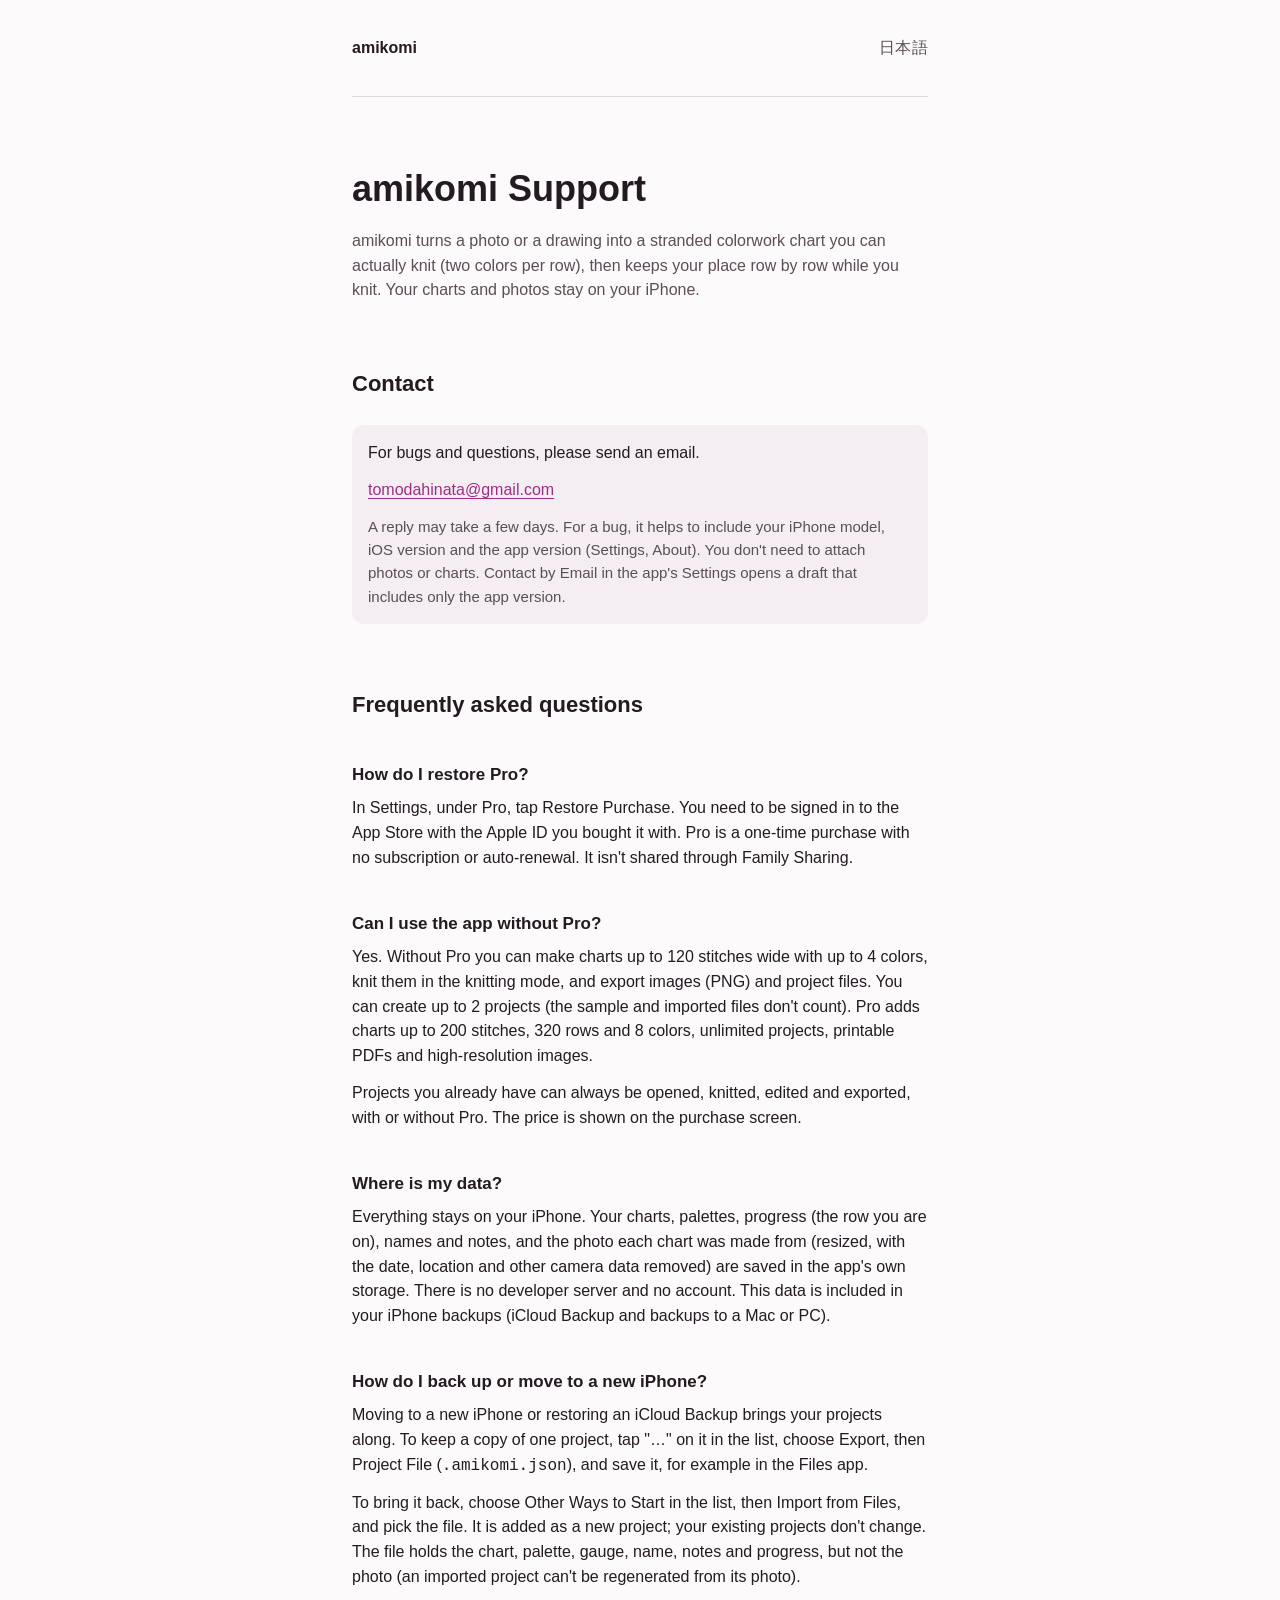
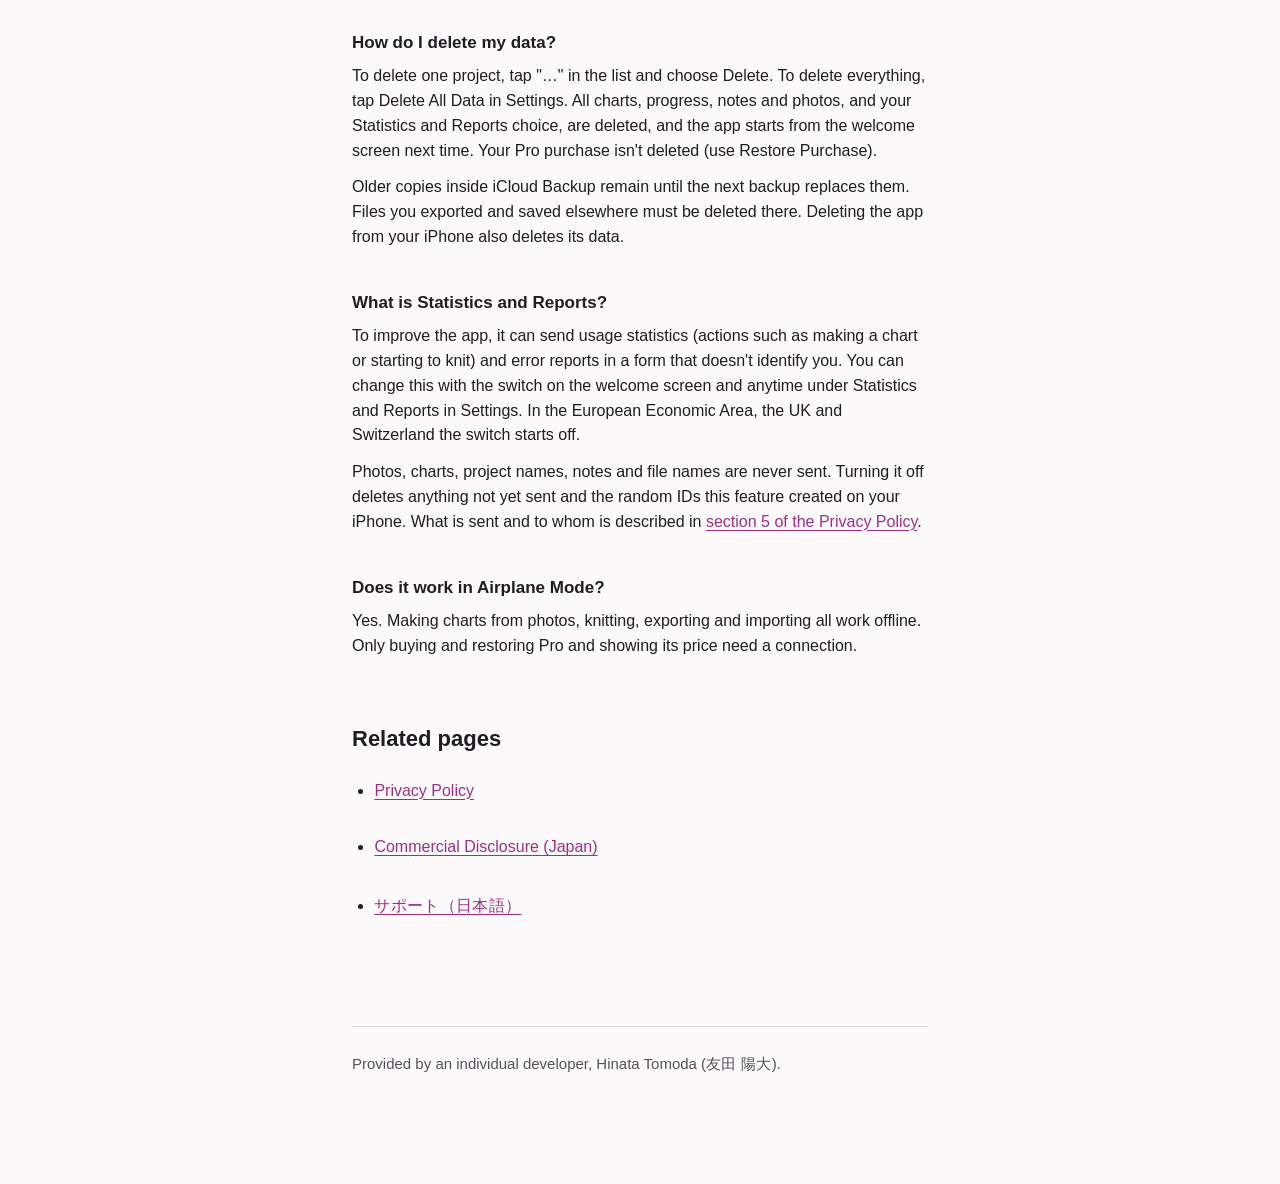
==== en/index.html @ 58208f9c "feat: あみこみのサポート・プライバシーポリシー・特定商取引法に基づく表記 Co-Authored-By: Claude Opus 5.5 <noreply@anthropic.com>" ====
<!doctype html>
<html lang="en">
<head>
<meta charset="utf-8">
<meta name="viewport" content="width=device-width, initial-scale=1">
<title>amikomi Support</title>
<meta name="description" content="Frequently asked questions and contact details for the iPhone app amikomi.">
<link rel="alternate" hreflang="ja" href="https://tomodahinata.github.io/amikomi-support/">
<link rel="alternate" hreflang="en" href="https://tomodahinata.github.io/amikomi-support/en/">
<link rel="stylesheet" href="../style.css">
</head>
<body>
<a class="skip" href="#main">Skip to content</a>
<div class="page">
<header>
<a class="home" href="./">amikomi</a>
<a href="../" hreflang="ja" lang="ja">日本語</a>
</header>
<main id="main">
<h1>amikomi Support</h1>
<p class="lead">amikomi turns a photo or a drawing into a stranded colorwork chart you can actually knit (two colors per row), then keeps your place row by row while you knit. Your charts and photos stay on your iPhone.</p>

<h2 id="contact">Contact</h2>
<div class="contact">
<p>For bugs and questions, please send an email.</p>
<p><a href="mailto:tomodahinata@gmail.com">tomodahinata@gmail.com</a></p>
<p class="meta">A reply may take a few days. For a bug, it helps to include your iPhone model, iOS version and the app version (Settings, About). You don't need to attach photos or charts. Contact by Email in the app's Settings opens a draft that includes only the app version.</p>
</div>

<h2 id="faq">Frequently asked questions</h2>

<h3 id="restore">How do I restore Pro?</h3>
<p>In Settings, under Pro, tap Restore Purchase. You need to be signed in to the App Store with the Apple ID you bought it with. Pro is a one-time purchase with no subscription or auto-renewal. It isn't shared through Family Sharing.</p>

<h3 id="free">Can I use the app without Pro?</h3>
<p>Yes. Without Pro you can make charts up to 120 stitches wide with up to 4 colors, knit them in the knitting mode, and export images (PNG) and project files. You can create up to 2 projects (the sample and imported files don't count). Pro adds charts up to 200 stitches, 320 rows and 8 colors, unlimited projects, printable PDFs and high-resolution images.</p>
<p>Projects you already have can always be opened, knitted, edited and exported, with or without Pro. The price is shown on the purchase screen.</p>

<h3 id="data">Where is my data?</h3>
<p>Everything stays on your iPhone. Your charts, palettes, progress (the row you are on), names and notes, and the photo each chart was made from (resized, with the date, location and other camera data removed) are saved in the app's own storage. There is no developer server and no account. This data is included in your iPhone backups (iCloud Backup and backups to a Mac or PC).</p>

<h3 id="backup">How do I back up or move to a new iPhone?</h3>
<p>Moving to a new iPhone or restoring an iCloud Backup brings your projects along. To keep a copy of one project, tap "…" on it in the list, choose Export, then Project File (<code>.amikomi.json</code>), and save it, for example in the Files app.</p>
<p>To bring it back, choose Other Ways to Start in the list, then Import from Files, and pick the file. It is added as a new project; your existing projects don't change. The file holds the chart, palette, gauge, name, notes and progress, but not the photo (an imported project can't be regenerated from its photo).</p>

<h3 id="delete">How do I delete my data?</h3>
<p>To delete one project, tap "…" in the list and choose Delete. To delete everything, tap Delete All Data in Settings. All charts, progress, notes and photos, and your Statistics and Reports choice, are deleted, and the app starts from the welcome screen next time. Your Pro purchase isn't deleted (use Restore Purchase).</p>
<p>Older copies inside iCloud Backup remain until the next backup replaces them. Files you exported and saved elsewhere must be deleted there. Deleting the app from your iPhone also deletes its data.</p>

<h3 id="telemetry">What is Statistics and Reports?</h3>
<p>To improve the app, it can send usage statistics (actions such as making a chart or starting to knit) and error reports in a form that doesn't identify you. You can change this with the switch on the welcome screen and anytime under Statistics and Reports in Settings. In the European Economic Area, the UK and Switzerland the switch starts off.</p>
<p>Photos, charts, project names, notes and file names are never sent. Turning it off deletes anything not yet sent and the random IDs this feature created on your iPhone. What is sent and to whom is described in <a href="privacy/#sending">section 5 of the Privacy Policy</a>.</p>

<h3 id="offline">Does it work in Airplane Mode?</h3>
<p>Yes. Making charts from photos, knitting, exporting and importing all work offline. Only buying and restoring Pro and showing its price need a connection.</p>

<h2 id="related">Related pages</h2>
<ul class="related">
<li><a href="privacy/">Privacy Policy</a></li>
<li><a href="tokushoho/">Commercial Disclosure (Japan)</a></li>
<li><a href="../" hreflang="ja" lang="ja">サポート（日本語）</a></li>
</ul>

<footer><p class="meta">Provided by an individual developer, Hinata Tomoda (<span lang="ja">友田 陽大</span>).</p></footer>
</main>
</div>
</body>
</html>
---- style.css ----
/* layout: archetype=Long Document · axis=left-biased · date=2026-10-15 */
/*
 * あみこみ サポートの共通の stylesheet。外部のフォント・画像・script は読み込まない（訪問者の情報を第三者に送らない）。
 * 色はアプリの主色（赤紫、色相 約 340°: amikomi の docs/DECISIONS.md DEC-035）から取り、16 進で書く。
 * scripts/check-site.mjs が、light と dark の両方で文字と背景の組が WCAG 2.2 AA（本文 4.5:1、線と枠 3:1）を満たすかを
 * この file の値から計算する。値を変えたら `node scripts/check-site.mjs` を走らせる。
 */
:root {
  color-scheme: light dark;
  --ink: #241a22;
  --ink-soft: #5c4d58;
  --ground: #fcfafb;
  --surface: #f4eef2;
  --line: #e2d8df;
  --accent: #9c2f84;
  --focus: #9c5a00;
}
@media (prefers-color-scheme: dark) {
  :root {
    --ink: #f3edf1;
    --ink-soft: #c9bcc5;
    --ground: #181216;
    --surface: #241c21;
    --line: #3d323a;
    --accent: #f2a2dc;
    --focus: #f0b54a;
  }
}

* { box-sizing: border-box; }
html, body { overflow-x: clip; }
body {
  margin: 0;
  background: var(--ground);
  color: var(--ink);
  font-family: "Hiragino Sans", "Hiragino Kaku Gothic ProN", "Yu Gothic", "Noto Sans JP", Meiryo, -apple-system, BlinkMacSystemFont, "Helvetica Neue", sans-serif;
  font-size: 1rem;
  font-weight: 400;
  line-height: 1.55;
  -webkit-text-size-adjust: 100%;
  text-size-adjust: 100%;
}
:lang(ja) { line-break: strict; word-break: normal; overflow-wrap: anywhere; line-height: 1.75; letter-spacing: 0.02em; }
:lang(ja) h1, :lang(ja) h2, :lang(ja) h3 { word-break: auto-phrase; line-height: 1.4; letter-spacing: 0; }
@supports (text-autospace: normal) { :lang(ja) { text-autospace: normal; } }

.skip { position: absolute; left: 16px; top: -48px; padding: 8px 12px; background: var(--ground); color: var(--ink); }
.skip:focus { top: 8px; }

.page { width: min(36em, 100% - 32px); margin: 0 auto; padding: 24px 0 96px; }
header { display: flex; flex-wrap: wrap; gap: 12px 24px; align-items: baseline; justify-content: space-between; padding-bottom: 24px; border-bottom: 1px solid var(--line); }
header a { color: var(--ink-soft); text-decoration: none; }
header a:hover { color: var(--ink); text-decoration: underline; }
.home { font-weight: 700; color: var(--ink); }

h1 { font-size: clamp(1.75rem, 1.5vw + 1.4rem, 2.25rem); font-weight: 700; margin: 64px 0 12px; }
h2 { font-size: 1.375rem; font-weight: 700; margin: 64px 0 12px; }
h3 { font-size: 1.0625rem; font-weight: 700; margin: 40px 0 8px; }
p, li { margin: 0 0 12px; }
ul { padding-left: 1.4em; margin: 0 0 12px; }
.lead { color: var(--ink-soft); }
.meta { color: var(--ink-soft); font-size: 0.9375rem; }
.summary { margin: 40px 0 0; padding: 16px 0 4px; border-top: 2px solid var(--accent); border-bottom: 1px solid var(--line); }
.summary li { margin-bottom: 8px; }
.contact { margin: 24px 0; padding: 16px; background: var(--surface); border-radius: 12px; }
.contact p:last-child { margin-bottom: 0; }

a { color: var(--accent); text-underline-offset: 0.2em; }
a:focus-visible, .skip:focus { outline: 3px solid var(--focus); outline-offset: 2px; }
/* 指で押す link は 44pt 以上の高さを取る（iOS の HIG）。 */
nav a, .related a, header a { display: inline-block; min-height: 44px; padding: 10px 0; }

table { width: 100%; border-collapse: collapse; margin: 0 0 24px; }
caption { text-align: left; font-weight: 700; padding: 0 0 8px; }
th, td { text-align: left; vertical-align: top; padding: 12px 8px 12px 0; border-bottom: 1px solid var(--line); }
th { width: 34%; font-weight: 700; }
@media (max-width: 480px) {
  th, td { display: block; width: 100%; padding: 8px 0; }
  th { border-bottom: 0; padding-bottom: 0; }
}

footer { margin-top: 96px; padding-top: 24px; border-top: 1px solid var(--line); }
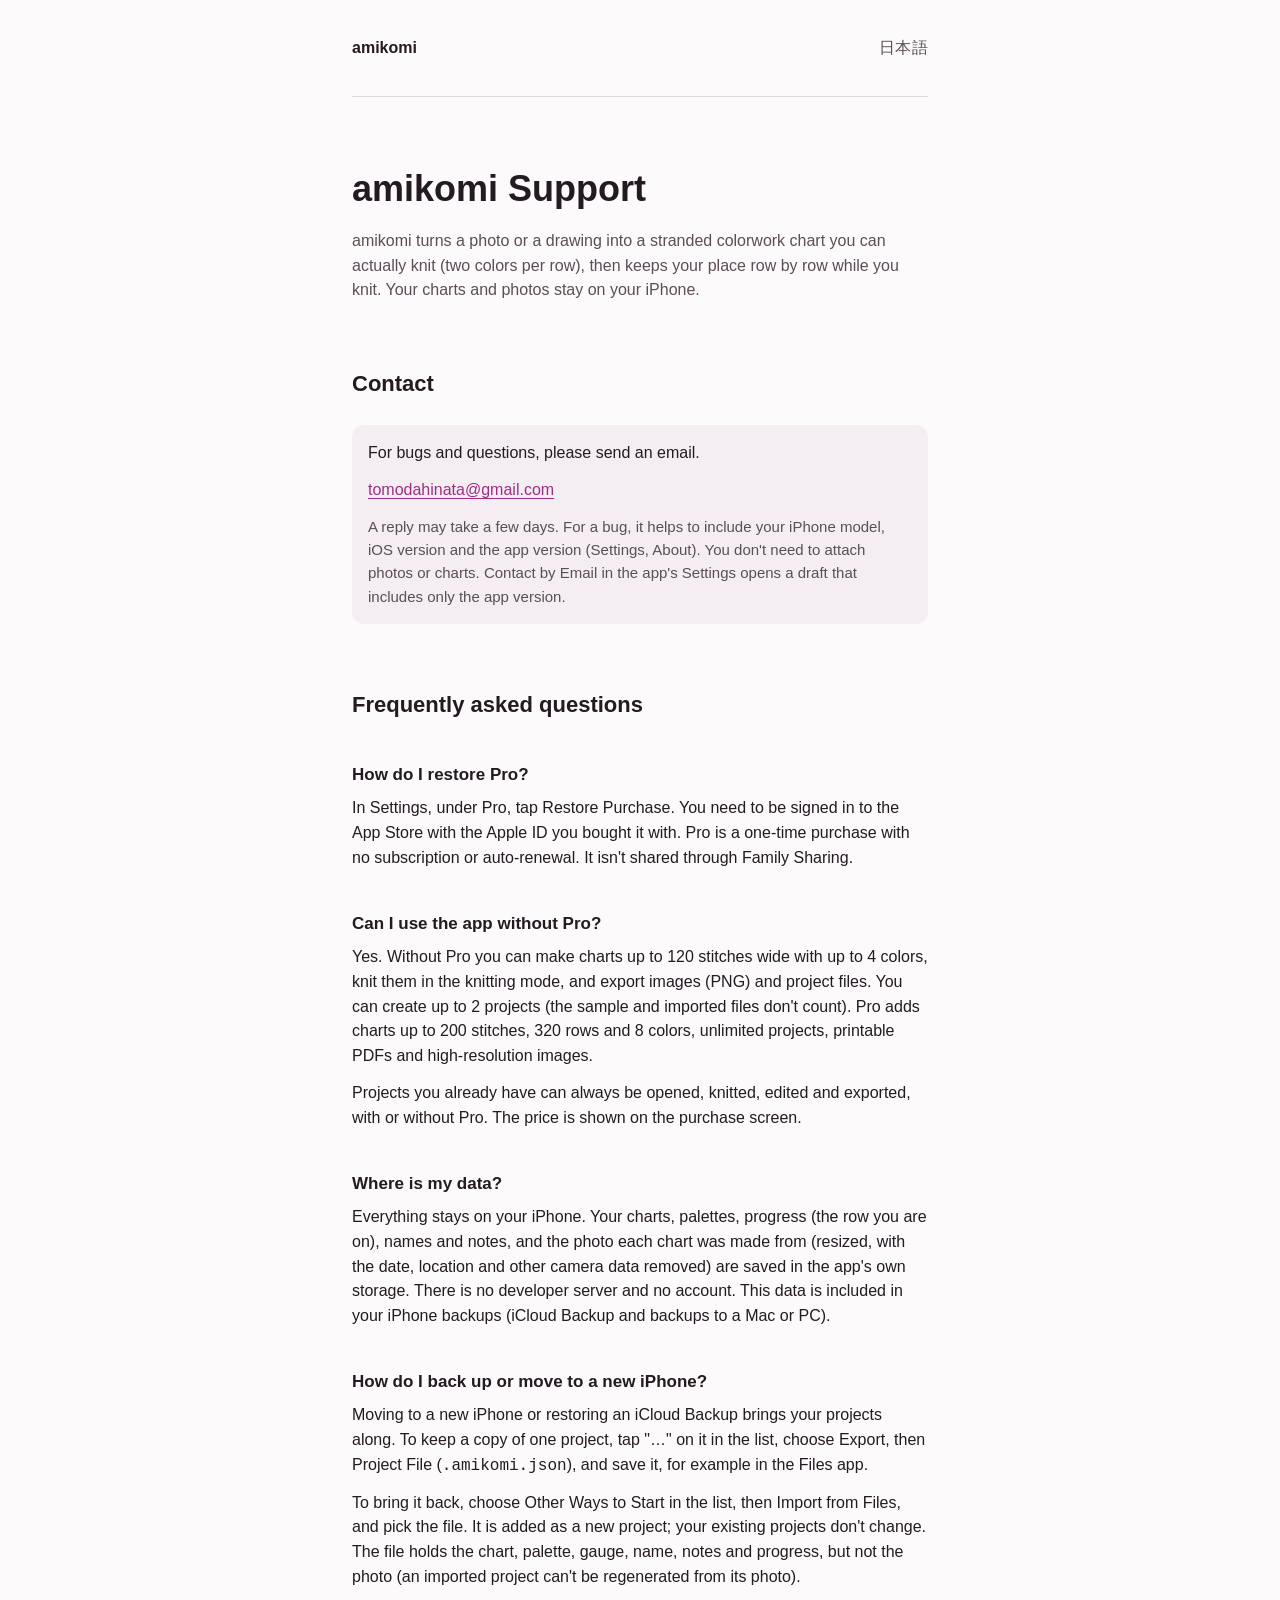
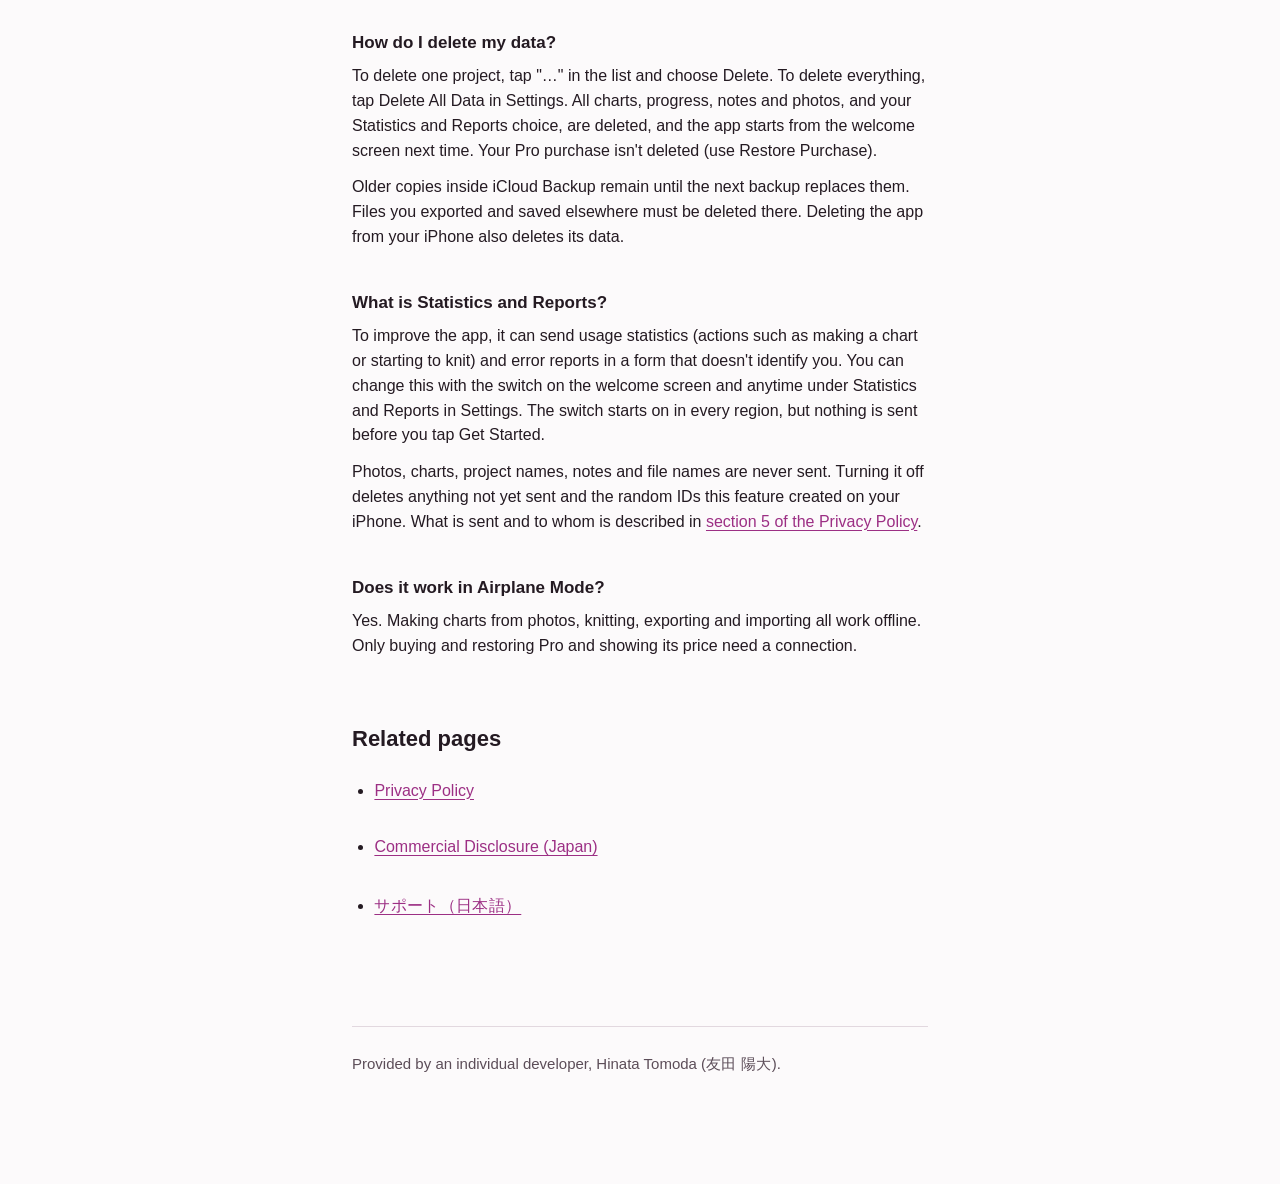
==== commit dbc0467b: "docs: 計測の同意のスイッチをすべての国で既定 ON にする（あみこみ DEC-060 の 3） 次の版の公開まで push しない（審査中の 1.0.0 は EEA・英国・スイスで既定 OFF）" ====
--- a/en/index.html
+++ b/en/index.html
@@ -48,7 +48,7 @@
 <p>Older copies inside iCloud Backup remain until the next backup replaces them. Files you exported and saved elsewhere must be deleted there. Deleting the app from your iPhone also deletes its data.</p>
 
 <h3 id="telemetry">What is Statistics and Reports?</h3>
-<p>To improve the app, it can send usage statistics (actions such as making a chart or starting to knit) and error reports in a form that doesn't identify you. You can change this with the switch on the welcome screen and anytime under Statistics and Reports in Settings. In the European Economic Area, the UK and Switzerland the switch starts off.</p>
+<p>To improve the app, it can send usage statistics (actions such as making a chart or starting to knit) and error reports in a form that doesn't identify you. You can change this with the switch on the welcome screen and anytime under Statistics and Reports in Settings. The switch starts on in every region, but nothing is sent before you tap Get Started.</p>
 <p>Photos, charts, project names, notes and file names are never sent. Turning it off deletes anything not yet sent and the random IDs this feature created on your iPhone. What is sent and to whom is described in <a href="privacy/#sending">section 5 of the Privacy Policy</a>.</p>
 
 <h3 id="offline">Does it work in Airplane Mode?</h3>
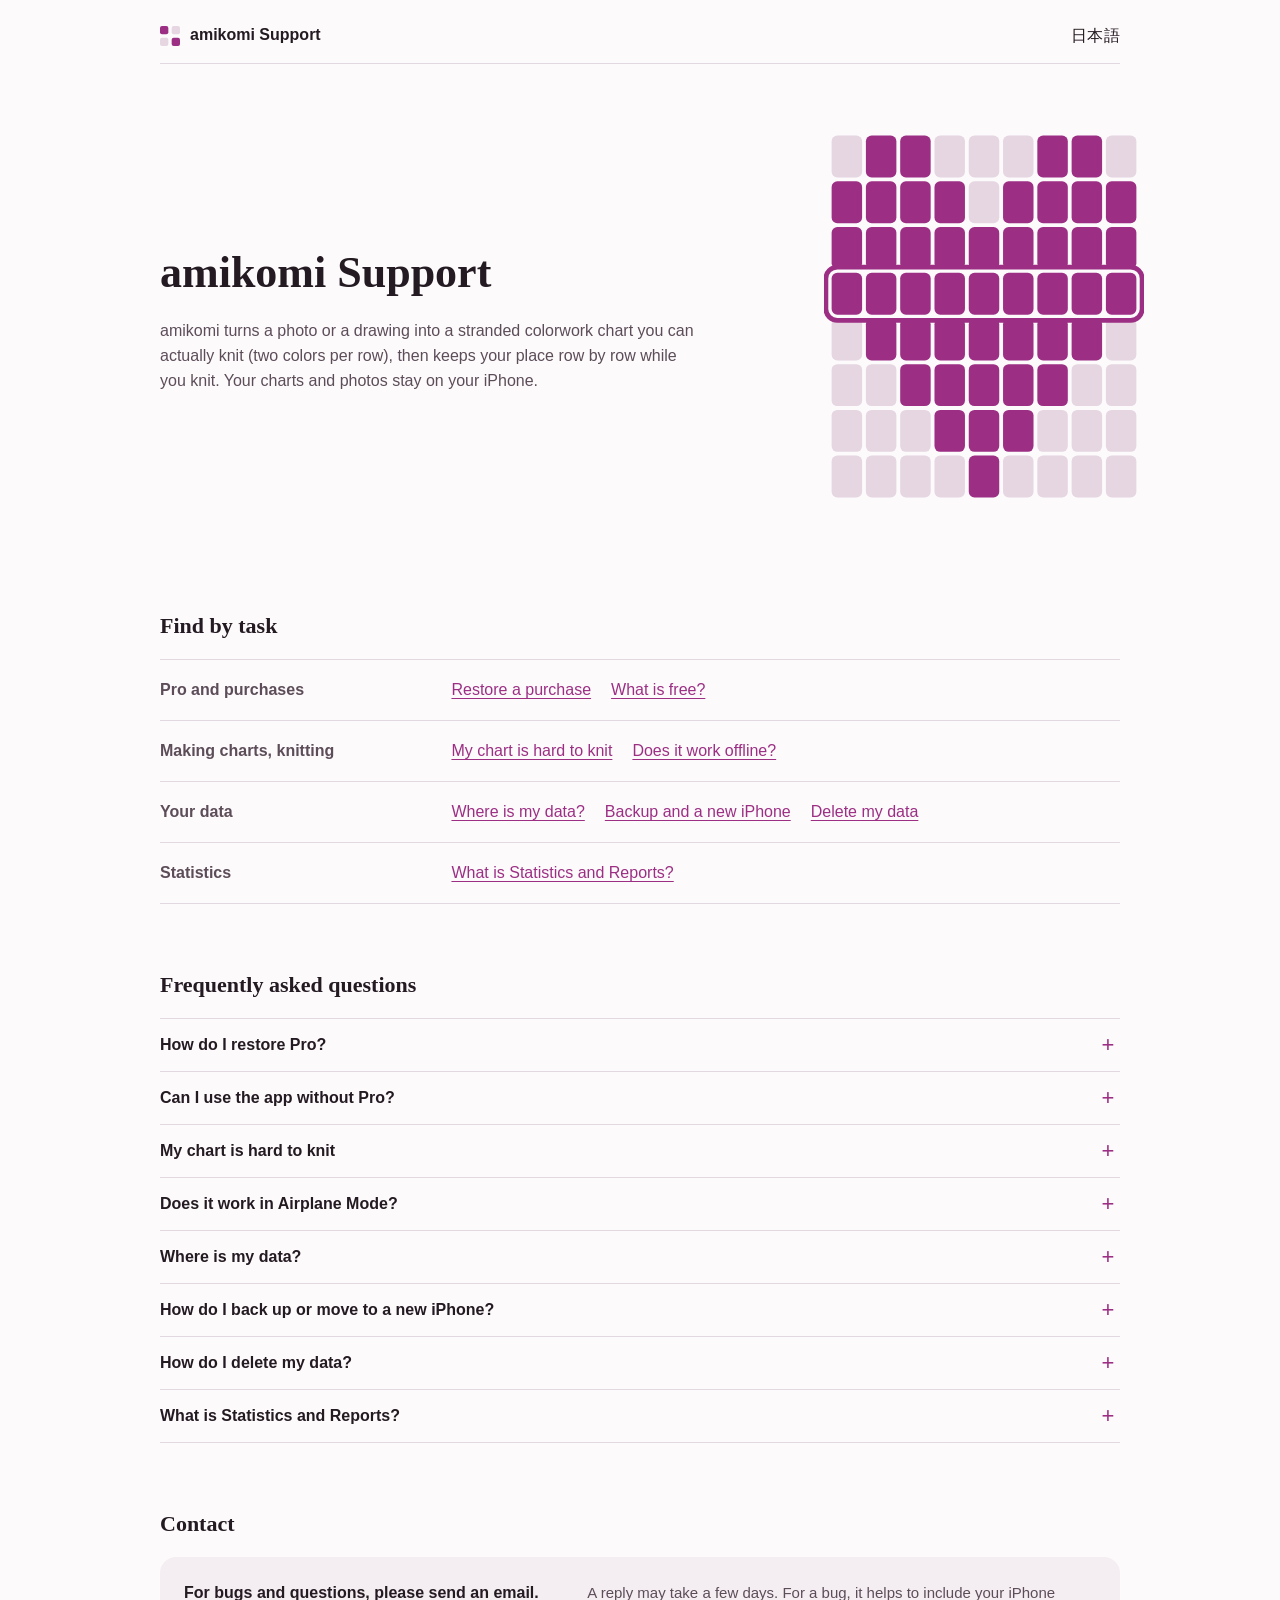
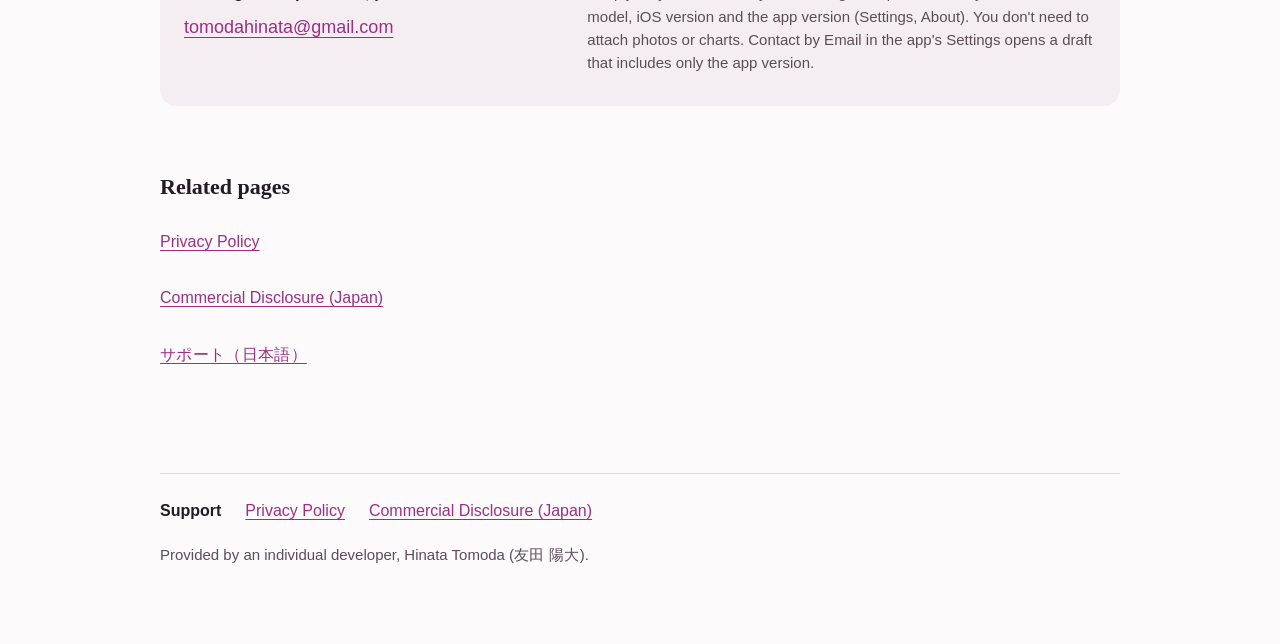
==== commit a0ffc64e: "feat: サポート site を用事の索引を先に出す構成に作り直す（骨格・CSS・特商法の見せ方を変更、プライバシーの本文は正本のまま） Co-Authored-By: Claude Sonnet " ====
--- a/en/index.html
+++ b/en/index.html
@@ -12,47 +12,90 @@
 <body>
 <a class="skip" href="#main">Skip to content</a>
 <div class="page">
-<header>
-<a class="home" href="./">amikomi</a>
-<a href="../" hreflang="ja" lang="ja">日本語</a>
+<header class="bar">
+<a class="brand" href="./"><svg class="mark" viewBox="0 0 12 12" aria-hidden="true" focusable="false"><rect class="c1" x="0" y="0" width="5" height="5" rx="1.2"/><rect class="c0" x="7" y="0" width="5" height="5" rx="1.2"/><rect class="c0" x="0" y="7" width="5" height="5" rx="1.2"/><rect class="c1" x="7" y="7" width="5" height="5" rx="1.2"/></svg><span>amikomi Support</span></a>
+<a class="lang" href="../" hreflang="ja" lang="ja">日本語</a>
 </header>
 <main id="main">
+<section class="hero">
+<div class="hero-text">
 <h1>amikomi Support</h1>
 <p class="lead">amikomi turns a photo or a drawing into a stranded colorwork chart you can actually knit (two colors per row), then keeps your place row by row while you knit. Your charts and photos stay on your iPhone.</p>
+</div>
+<svg class="chart" viewBox="-4 -4 168 198" aria-hidden="true" focusable="false"><rect class="c0" x="0" y="0" width="16" height="22" rx="3"/><rect class="c1" x="18" y="0" width="16" height="22" rx="3"/><rect class="c1" x="36" y="0" width="16" height="22" rx="3"/><rect class="c0" x="54" y="0" width="16" height="22" rx="3"/><rect class="c0" x="72" y="0" width="16" height="22" rx="3"/><rect class="c0" x="90" y="0" width="16" height="22" rx="3"/><rect class="c1" x="108" y="0" width="16" height="22" rx="3"/><rect class="c1" x="126" y="0" width="16" height="22" rx="3"/><rect class="c0" x="144" y="0" width="16" height="22" rx="3"/><rect class="c1" x="0" y="24" width="16" height="22" rx="3"/><rect class="c1" x="18" y="24" width="16" height="22" rx="3"/><rect class="c1" x="36" y="24" width="16" height="22" rx="3"/><rect class="c1" x="54" y="24" width="16" height="22" rx="3"/><rect class="c0" x="72" y="24" width="16" height="22" rx="3"/><rect class="c1" x="90" y="24" width="16" height="22" rx="3"/><rect class="c1" x="108" y="24" width="16" height="22" rx="3"/><rect class="c1" x="126" y="24" width="16" height="22" rx="3"/><rect class="c1" x="144" y="24" width="16" height="22" rx="3"/><rect class="c1" x="0" y="48" width="16" height="22" rx="3"/><rect class="c1" x="18" y="48" width="16" height="22" rx="3"/><rect class="c1" x="36" y="48" width="16" height="22" rx="3"/><rect class="c1" x="54" y="48" width="16" height="22" rx="3"/><rect class="c1" x="72" y="48" width="16" height="22" rx="3"/><rect class="c1" x="90" y="48" width="16" height="22" rx="3"/><rect class="c1" x="108" y="48" width="16" height="22" rx="3"/><rect class="c1" x="126" y="48" width="16" height="22" rx="3"/><rect class="c1" x="144" y="48" width="16" height="22" rx="3"/><rect class="c1" x="0" y="72" width="16" height="22" rx="3"/><rect class="c1" x="18" y="72" width="16" height="22" rx="3"/><rect class="c1" x="36" y="72" width="16" height="22" rx="3"/><rect class="c1" x="54" y="72" width="16" height="22" rx="3"/><rect class="c1" x="72" y="72" width="16" height="22" rx="3"/><rect class="c1" x="90" y="72" width="16" height="22" rx="3"/><rect class="c1" x="108" y="72" width="16" height="22" rx="3"/><rect class="c1" x="126" y="72" width="16" height="22" rx="3"/><rect class="c1" x="144" y="72" width="16" height="22" rx="3"/><rect class="c0" x="0" y="96" width="16" height="22" rx="3"/><rect class="c1" x="18" y="96" width="16" height="22" rx="3"/><rect class="c1" x="36" y="96" width="16" height="22" rx="3"/><rect class="c1" x="54" y="96" width="16" height="22" rx="3"/><rect class="c1" x="72" y="96" width="16" height="22" rx="3"/><rect class="c1" x="90" y="96" width="16" height="22" rx="3"/><rect class="c1" x="108" y="96" width="16" height="22" rx="3"/><rect class="c1" x="126" y="96" width="16" height="22" rx="3"/><rect class="c0" x="144" y="96" width="16" height="22" rx="3"/><rect class="c0" x="0" y="120" width="16" height="22" rx="3"/><rect class="c0" x="18" y="120" width="16" height="22" rx="3"/><rect class="c1" x="36" y="120" width="16" height="22" rx="3"/><rect class="c1" x="54" y="120" width="16" height="22" rx="3"/><rect class="c1" x="72" y="120" width="16" height="22" rx="3"/><rect class="c1" x="90" y="120" width="16" height="22" rx="3"/><rect class="c1" x="108" y="120" width="16" height="22" rx="3"/><rect class="c0" x="126" y="120" width="16" height="22" rx="3"/><rect class="c0" x="144" y="120" width="16" height="22" rx="3"/><rect class="c0" x="0" y="144" width="16" height="22" rx="3"/><rect class="c0" x="18" y="144" width="16" height="22" rx="3"/><rect class="c0" x="36" y="144" width="16" height="22" rx="3"/><rect class="c1" x="54" y="144" width="16" height="22" rx="3"/><rect class="c1" x="72" y="144" width="16" height="22" rx="3"/><rect class="c1" x="90" y="144" width="16" height="22" rx="3"/><rect class="c0" x="108" y="144" width="16" height="22" rx="3"/><rect class="c0" x="126" y="144" width="16" height="22" rx="3"/><rect class="c0" x="144" y="144" width="16" height="22" rx="3"/><rect class="c0" x="0" y="168" width="16" height="22" rx="3"/><rect class="c0" x="18" y="168" width="16" height="22" rx="3"/><rect class="c0" x="36" y="168" width="16" height="22" rx="3"/><rect class="c0" x="54" y="168" width="16" height="22" rx="3"/><rect class="c1" x="72" y="168" width="16" height="22" rx="3"/><rect class="c0" x="90" y="168" width="16" height="22" rx="3"/><rect class="c0" x="108" y="168" width="16" height="22" rx="3"/><rect class="c0" x="126" y="168" width="16" height="22" rx="3"/><rect class="c0" x="144" y="168" width="16" height="22" rx="3"/><rect class="now" x="-3" y="69" width="166" height="28" rx="6"/></svg>
+</section>
+
+<h2 id="topics">Find by task</h2>
+<dl class="topics">
+<div class="row"><dt>Pro and purchases</dt><dd><ul><li><a href="#restore">Restore a purchase</a></li><li><a href="#free">What is free?</a></li></ul></dd></div>
+<div class="row"><dt>Making charts, knitting</dt><dd><ul><li><a href="#knittable">My chart is hard to knit</a></li><li><a href="#offline">Does it work offline?</a></li></ul></dd></div>
+<div class="row"><dt>Your data</dt><dd><ul><li><a href="#data">Where is my data?</a></li><li><a href="#backup">Backup and a new iPhone</a></li><li><a href="#delete">Delete my data</a></li></ul></dd></div>
+<div class="row"><dt>Statistics</dt><dd><ul><li><a href="#telemetry">What is Statistics and Reports?</a></li></ul></dd></div>
+</dl>
+
+<h2 id="faq">Frequently asked questions</h2>
+<details id="restore">
+<summary>How do I restore Pro?</summary>
+<div class="answer">
+<p>In Settings, under Pro, tap Restore Purchase. You need to be signed in to the App Store with the Apple ID you bought it with. Pro is a one-time purchase with no subscription or auto-renewal. It isn't shared through Family Sharing.</p>
+</div>
+</details>
+<details id="free">
+<summary>Can I use the app without Pro?</summary>
+<div class="answer">
+<p>Yes. Without Pro you can make charts up to 120 stitches wide with up to 4 colors, knit them in the knitting mode, and export images (PNG) and project files. You can create up to 2 projects (the sample and imported files don't count). Pro adds charts up to 200 stitches, 320 rows and 8 colors, unlimited projects, printable PDFs and high-resolution images.</p>
+<p>Projects you already have can always be opened, knitted, edited and exported, with or without Pro. The price is shown on the purchase screen.</p>
+</div>
+</details>
+<details id="knittable">
+<summary>My chart is hard to knit</summary>
+<div class="answer">
+<p>Some photos give rows with too many colors, long floats, or a single stitch of a color sitting alone. Tap Easier to Knit on the chart screen to reduce long floats and lone stitches while keeping your color limit per row. You can compare the result with the original side by side.</p>
+<p>The Knittability Check lists what to look at and what to do next. Show as Knitted draws the chart as knit stitches at your own gauge.</p>
+</div>
+</details>
+<details id="offline">
+<summary>Does it work in Airplane Mode?</summary>
+<div class="answer">
+<p>Yes. Making charts from photos, knitting, exporting and importing all work offline. Only buying and restoring Pro and showing its price need a connection.</p>
+</div>
+</details>
+<details id="data">
+<summary>Where is my data?</summary>
+<div class="answer">
+<p>Everything stays on your iPhone. Your charts, palettes, progress (the row you are on), names and notes, and the photo each chart was made from (resized, with the date, location and other camera data removed) are saved in the app's own storage. There is no developer server and no account. This data is included in your iPhone backups (iCloud Backup and backups to a Mac or PC).</p>
+</div>
+</details>
+<details id="backup">
+<summary>How do I back up or move to a new iPhone?</summary>
+<div class="answer">
+<p>Moving to a new iPhone or restoring an iCloud Backup brings your projects along. To keep a copy of one project, tap "…" on it in the list, choose Export, then Project File (<code>.amikomi.json</code>), and save it, for example in the Files app.</p>
+<p>To bring it back, choose Other Ways to Start in the list, then Import from Files, and pick the file. It is added as a new project; your existing projects don't change. The file holds the chart, palette, gauge, name, notes and progress, but not the photo (an imported project can't be regenerated from its photo).</p>
+</div>
+</details>
+<details id="delete">
+<summary>How do I delete my data?</summary>
+<div class="answer">
+<p>To delete one project, tap "…" in the list and choose Delete. To delete everything, tap Delete All Data in Settings. All charts, progress, notes and photos, and your Statistics and Reports choice, are deleted, and the app starts from the welcome screen next time. Your Pro purchase isn't deleted (use Restore Purchase).</p>
+<p>Older copies inside iCloud Backup remain until the next backup replaces them. Files you exported and saved elsewhere must be deleted there. Deleting the app from your iPhone also deletes its data.</p>
+</div>
+</details>
+<details id="telemetry">
+<summary>What is Statistics and Reports?</summary>
+<div class="answer">
+<p>To improve the app, it can send usage statistics (actions such as making a chart or starting to knit) and error reports in a form that doesn't identify you. You can change this with the switch on the welcome screen and anytime under Statistics and Reports in Settings. The switch starts on in every region, but nothing is sent before you tap Get Started.</p>
+<p>Photos, charts, project names, notes and file names are never sent. Turning it off deletes anything not yet sent and the random IDs this feature created on your iPhone. What is sent and to whom is described in <a href="privacy/#sending">section 5 of the Privacy Policy</a>.</p>
+</div>
+</details>
 
 <h2 id="contact">Contact</h2>
 <div class="contact">
-<p>For bugs and questions, please send an email.</p>
-<p><a href="mailto:tomodahinata@gmail.com">tomodahinata@gmail.com</a></p>
+<div>
+<p class="ask">For bugs and questions, please send an email.</p>
+<p class="mail"><a href="mailto:tomodahinata@gmail.com">tomodahinata@gmail.com</a></p>
+</div>
 <p class="meta">A reply may take a few days. For a bug, it helps to include your iPhone model, iOS version and the app version (Settings, About). You don't need to attach photos or charts. Contact by Email in the app's Settings opens a draft that includes only the app version.</p>
 </div>
-
-<h2 id="faq">Frequently asked questions</h2>
-
-<h3 id="restore">How do I restore Pro?</h3>
-<p>In Settings, under Pro, tap Restore Purchase. You need to be signed in to the App Store with the Apple ID you bought it with. Pro is a one-time purchase with no subscription or auto-renewal. It isn't shared through Family Sharing.</p>
-
-<h3 id="free">Can I use the app without Pro?</h3>
-<p>Yes. Without Pro you can make charts up to 120 stitches wide with up to 4 colors, knit them in the knitting mode, and export images (PNG) and project files. You can create up to 2 projects (the sample and imported files don't count). Pro adds charts up to 200 stitches, 320 rows and 8 colors, unlimited projects, printable PDFs and high-resolution images.</p>
-<p>Projects you already have can always be opened, knitted, edited and exported, with or without Pro. The price is shown on the purchase screen.</p>
-
-<h3 id="data">Where is my data?</h3>
-<p>Everything stays on your iPhone. Your charts, palettes, progress (the row you are on), names and notes, and the photo each chart was made from (resized, with the date, location and other camera data removed) are saved in the app's own storage. There is no developer server and no account. This data is included in your iPhone backups (iCloud Backup and backups to a Mac or PC).</p>
-
-<h3 id="backup">How do I back up or move to a new iPhone?</h3>
-<p>Moving to a new iPhone or restoring an iCloud Backup brings your projects along. To keep a copy of one project, tap "…" on it in the list, choose Export, then Project File (<code>.amikomi.json</code>), and save it, for example in the Files app.</p>
-<p>To bring it back, choose Other Ways to Start in the list, then Import from Files, and pick the file. It is added as a new project; your existing projects don't change. The file holds the chart, palette, gauge, name, notes and progress, but not the photo (an imported project can't be regenerated from its photo).</p>
-
-<h3 id="delete">How do I delete my data?</h3>
-<p>To delete one project, tap "…" in the list and choose Delete. To delete everything, tap Delete All Data in Settings. All charts, progress, notes and photos, and your Statistics and Reports choice, are deleted, and the app starts from the welcome screen next time. Your Pro purchase isn't deleted (use Restore Purchase).</p>
-<p>Older copies inside iCloud Backup remain until the next backup replaces them. Files you exported and saved elsewhere must be deleted there. Deleting the app from your iPhone also deletes its data.</p>
-
-<h3 id="telemetry">What is Statistics and Reports?</h3>
-<p>To improve the app, it can send usage statistics (actions such as making a chart or starting to knit) and error reports in a form that doesn't identify you. You can change this with the switch on the welcome screen and anytime under Statistics and Reports in Settings. The switch starts on in every region, but nothing is sent before you tap Get Started.</p>
-<p>Photos, charts, project names, notes and file names are never sent. Turning it off deletes anything not yet sent and the random IDs this feature created on your iPhone. What is sent and to whom is described in <a href="privacy/#sending">section 5 of the Privacy Policy</a>.</p>
-
-<h3 id="offline">Does it work in Airplane Mode?</h3>
-<p>Yes. Making charts from photos, knitting, exporting and importing all work offline. Only buying and restoring Pro and showing its price need a connection.</p>
 
 <h2 id="related">Related pages</h2>
 <ul class="related">
@@ -60,9 +103,11 @@
 <li><a href="tokushoho/">Commercial Disclosure (Japan)</a></li>
 <li><a href="../" hreflang="ja" lang="ja">サポート（日本語）</a></li>
 </ul>
-
-<footer><p class="meta">Provided by an individual developer, Hinata Tomoda (<span lang="ja">友田 陽大</span>).</p></footer>
 </main>
+<footer class="foot">
+<ul><li><a href="./" aria-current="page">Support</a></li><li><a href="privacy/">Privacy Policy</a></li><li><a href="tokushoho/">Commercial Disclosure (Japan)</a></li></ul>
+<p class="meta">Provided by an individual developer, Hinata Tomoda (<span lang="ja">友田 陽大</span>).</p>
+</footer>
 </div>
 </body>
 </html>
--- a/style.css
+++ b/style.css
@@ -1,9 +1,10 @@
-/* layout: archetype=Long Document · axis=left-biased · date=2026-10-15 */
+/* layout: archetype=Index-First · axis=top-heavy · date=2026-10-28 */
 /*
  * あみこみ サポートの共通の stylesheet。外部のフォント・画像・script は読み込まない（訪問者の情報を第三者に送らない）。
  * 色はアプリの主色（赤紫、色相 約 340°: amikomi の docs/DECISIONS.md DEC-035）から取り、16 進で書く。
  * scripts/check-site.mjs が、light と dark の両方で文字と背景の組が WCAG 2.2 AA（本文 4.5:1、線と枠 3:1）を満たすかを
- * この file の値から計算する。値を変えたら `node scripts/check-site.mjs` を走らせる。
+ * この file の :root の値から計算する。値を変えたら `node scripts/check-site.mjs` を走らせる。
+ * 図案の SVG（.chart）は飾り。編み目は幅:高さ = 18:24 の縦長（編み目は正方形ではない）。
  */
 :root {
   color-scheme: light dark;
@@ -14,6 +15,7 @@
   --line: #e2d8df;
   --accent: #9c2f84;
   --focus: #9c5a00;
+  --cell-b: #e6d6e1;
 }
 @media (prefers-color-scheme: dark) {
   :root {
@@ -24,6 +26,7 @@
     --line: #3d323a;
     --accent: #f2a2dc;
     --focus: #f0b54a;
+    --cell-b: #3a2d37;
   }
 }
 
@@ -44,39 +47,106 @@
 :lang(ja) h1, :lang(ja) h2, :lang(ja) h3 { word-break: auto-phrase; line-height: 1.4; letter-spacing: 0; }
 @supports (text-autospace: normal) { :lang(ja) { text-autospace: normal; } }
 
+h1, h2 { font-family: "Hiragino Mincho ProN", "Yu Mincho", "Noto Serif JP", "Iowan Old Style", Georgia, serif; font-weight: 700; }
+
 .skip { position: absolute; left: 16px; top: -48px; padding: 8px 12px; background: var(--ground); color: var(--ink); }
 .skip:focus { top: 8px; }
 
-.page { width: min(36em, 100% - 32px); margin: 0 auto; padding: 24px 0 96px; }
-header { display: flex; flex-wrap: wrap; gap: 12px 24px; align-items: baseline; justify-content: space-between; padding-bottom: 24px; border-bottom: 1px solid var(--line); }
-header a { color: var(--ink-soft); text-decoration: none; }
-header a:hover { color: var(--ink); text-decoration: underline; }
-.home { font-weight: 700; color: var(--ink); }
+.page { width: min(60rem, 100% - 32px); margin: 0 auto; padding: 8px 0 64px; }
+main { display: block; }
 
-h1 { font-size: clamp(1.75rem, 1.5vw + 1.4rem, 2.25rem); font-weight: 700; margin: 64px 0 12px; }
-h2 { font-size: 1.375rem; font-weight: 700; margin: 64px 0 12px; }
-h3 { font-size: 1.0625rem; font-weight: 700; margin: 40px 0 8px; }
+/* 上の帯: 戻る先と言語。指で押す link は 44pt 以上（iOS の HIG）。 */
+.bar { display: flex; align-items: center; justify-content: space-between; gap: 16px; min-height: 56px; border-bottom: 1px solid var(--line); }
+.bar a { display: inline-flex; align-items: center; min-height: 44px; color: var(--ink); text-decoration: none; }
+.brand { gap: 10px; font-weight: 700; }
+.brand:hover span, .lang:hover { text-decoration: underline; }
+.lang { color: var(--ink-soft); padding-left: 8px; }
+.mark { width: 20px; height: 20px; flex: none; }
+.mark .c1, .chart .c1 { fill: var(--accent); }
+.mark .c0, .chart .c0 { fill: var(--cell-b); }
+
+/* 先頭: 左に題と説明、右に図案。図案は右の余白へ少しはみ出す。 */
+.hero { display: grid; grid-template-columns: minmax(0, 1fr); gap: 24px; align-items: center; padding: 40px 0 24px; }
+.chart { width: min(14rem, 62%); height: auto; justify-self: start; }
+.chart .now { fill: none; stroke: var(--accent); stroke-width: 2.5; }
+h1 { font-size: clamp(1.875rem, 2.2vw + 1.4rem, 2.75rem); margin: 0 0 12px; }
+.lead { margin: 0; color: var(--ink-soft); }
+@media (min-width: 768px) {
+  .hero { grid-template-columns: minmax(0, 7fr) minmax(0, 5fr); gap: 40px; padding: 64px 0 40px; }
+  .chart { width: 100%; max-width: 20rem; justify-self: end; margin-right: -24px; }
+  :lang(ja) .lead { max-width: 30em; }
+  .lead { max-width: 34em; }
+}
+
+h2 { font-size: 1.375rem; margin: 64px 0 16px; }
 p, li { margin: 0 0 12px; }
-ul { padding-left: 1.4em; margin: 0 0 12px; }
-.lead { color: var(--ink-soft); }
+ul, ol { padding-left: 1.4em; margin: 0 0 12px; }
 .meta { color: var(--ink-soft); font-size: 0.9375rem; }
-.summary { margin: 40px 0 0; padding: 16px 0 4px; border-top: 2px solid var(--accent); border-bottom: 1px solid var(--line); }
-.summary li { margin-bottom: 8px; }
-.contact { margin: 24px 0; padding: 16px; background: var(--surface); border-radius: 12px; }
-.contact p:last-child { margin-bottom: 0; }
+
+/* 用事の索引: 左に分類、右に質問への link（台帳）。狭い画面では分類が上、link が下。 */
+.topics { margin: 0; border-top: 1px solid var(--line); }
+.topics .row { display: grid; grid-template-columns: minmax(0, 1fr); gap: 4px 24px; padding: 16px 0 4px; border-bottom: 1px solid var(--line); }
+.topics dt { font-weight: 700; color: var(--ink-soft); }
+.topics dd { margin: 0; }
+.topics ul { list-style: none; padding: 0; margin: 0; display: flex; flex-wrap: wrap; gap: 0 20px; }
+.topics li { margin: 0; }
+.topics a { display: inline-flex; align-items: center; min-height: 44px; }
+@media (min-width: 768px) {
+  .topics .row { grid-template-columns: minmax(0, 2fr) minmax(0, 5fr); padding: 8px 0; }
+  .topics dt { align-self: center; }
+}
+
+/* よくある質問: 1 つずつ開く。狭い画面で長い文を先に見せない。 */
+details { border-bottom: 1px solid var(--line); }
+details:first-of-type { border-top: 1px solid var(--line); }
+summary { display: flex; align-items: center; justify-content: space-between; gap: 16px; min-height: 52px; padding: 8px 0; font-weight: 700; cursor: pointer; list-style: none; }
+summary::-webkit-details-marker { display: none; }
+summary::after { content: "+"; flex: none; width: 24px; text-align: center; font-size: 1.375rem; font-weight: 400; color: var(--accent); }
+details[open] > summary::after { content: "\2212"; }
+summary:focus-visible { outline: 3px solid var(--focus); outline-offset: 2px; }
+.answer { padding: 0 0 12px; }
+.answer p { max-width: 38em; }
+details:target { background: var(--surface); }
+.toc { margin: 24px 0 0; border-top: 1px solid var(--line); }
+.toc ol { columns: 1; padding-left: 1.8em; }
+@media (min-width: 768px) { .toc ol { columns: 2; column-gap: 40px; } }
+.toc li { break-inside: avoid; }
+
+/* 問い合わせ: 左にメール、右に補足。 */
+.contact { display: grid; grid-template-columns: minmax(0, 1fr); gap: 8px 40px; padding: 24px 16px; background: var(--surface); border-radius: 16px; }
+.contact p { margin: 0 0 8px; }
+.ask { font-weight: 700; }
+.mail { font-size: 1.125rem; overflow-wrap: anywhere; }
+@media (min-width: 768px) { .contact { grid-template-columns: minmax(0, 1fr) minmax(0, 1.4fr); padding: 24px; } }
 
 a { color: var(--accent); text-underline-offset: 0.2em; }
 a:focus-visible, .skip:focus { outline: 3px solid var(--focus); outline-offset: 2px; }
-/* 指で押す link は 44pt 以上の高さを取る（iOS の HIG）。 */
-nav a, .related a, header a { display: inline-block; min-height: 44px; padding: 10px 0; }
+.related { list-style: none; padding: 0; }
+.related a, .foot a { display: inline-flex; align-items: center; min-height: 44px; }
 
-table { width: 100%; border-collapse: collapse; margin: 0 0 24px; }
-caption { text-align: left; font-weight: 700; padding: 0 0 8px; }
-th, td { text-align: left; vertical-align: top; padding: 12px 8px 12px 0; border-bottom: 1px solid var(--line); }
-th { width: 34%; font-weight: 700; }
-@media (max-width: 480px) {
-  th, td { display: block; width: 100%; padding: 8px 0; }
-  th { border-bottom: 0; padding-bottom: 0; }
+/* プライバシーポリシーなど長い文は、読む幅を狭くする。 */
+main > p, main > ul, main > h3 { max-width: 38em; }
+main > h1 { margin-top: 40px; }
+.summary { margin: 24px 0 0; padding: 16px 0 4px; border-top: 2px solid var(--accent); border-bottom: 1px solid var(--line); list-style-position: inside; }
+.summary li { margin-bottom: 8px; }
+h3 { font-size: 1.0625rem; margin: 40px 0 8px; }
+
+/* 特定商取引法: 価格を先に大きく、その下に表示事項。 */
+.price { margin: 24px 0; padding: 24px 16px; background: var(--surface); border-radius: 16px; }
+.price p { margin: 0 0 4px; }
+.amount { font-family: "Hiragino Mincho ProN", "Yu Mincho", "Noto Serif JP", Georgia, serif; font-size: 2rem; font-weight: 700; line-height: 1.3; }
+.facts { margin: 0 0 24px; }
+.facts > div { display: grid; grid-template-columns: minmax(0, 1fr); gap: 2px 24px; padding: 12px 0; border-bottom: 1px solid var(--line); }
+.facts dt { font-weight: 700; }
+.facts dd { margin: 0; overflow-wrap: anywhere; }
+@media (min-width: 768px) { .facts > div { grid-template-columns: minmax(0, 2fr) minmax(0, 5fr); } }
+
+.foot { margin-top: 96px; padding-top: 16px; border-top: 1px solid var(--line); }
+.foot ul { list-style: none; padding: 0; margin: 0 0 8px; display: flex; flex-wrap: wrap; gap: 0 24px; }
+.foot li { margin: 0; }
+.foot [aria-current="page"] { color: var(--ink); font-weight: 700; text-decoration: none; }
+
+@media (prefers-reduced-motion: no-preference) {
+  details > .answer { animation: open 200ms cubic-bezier(0.05, 0.7, 0.1, 1); }
+  @keyframes open { from { opacity: 0; transform: translateY(-4px); } to { opacity: 1; transform: none; } }
 }
-
-footer { margin-top: 96px; padding-top: 24px; border-top: 1px solid var(--line); }
